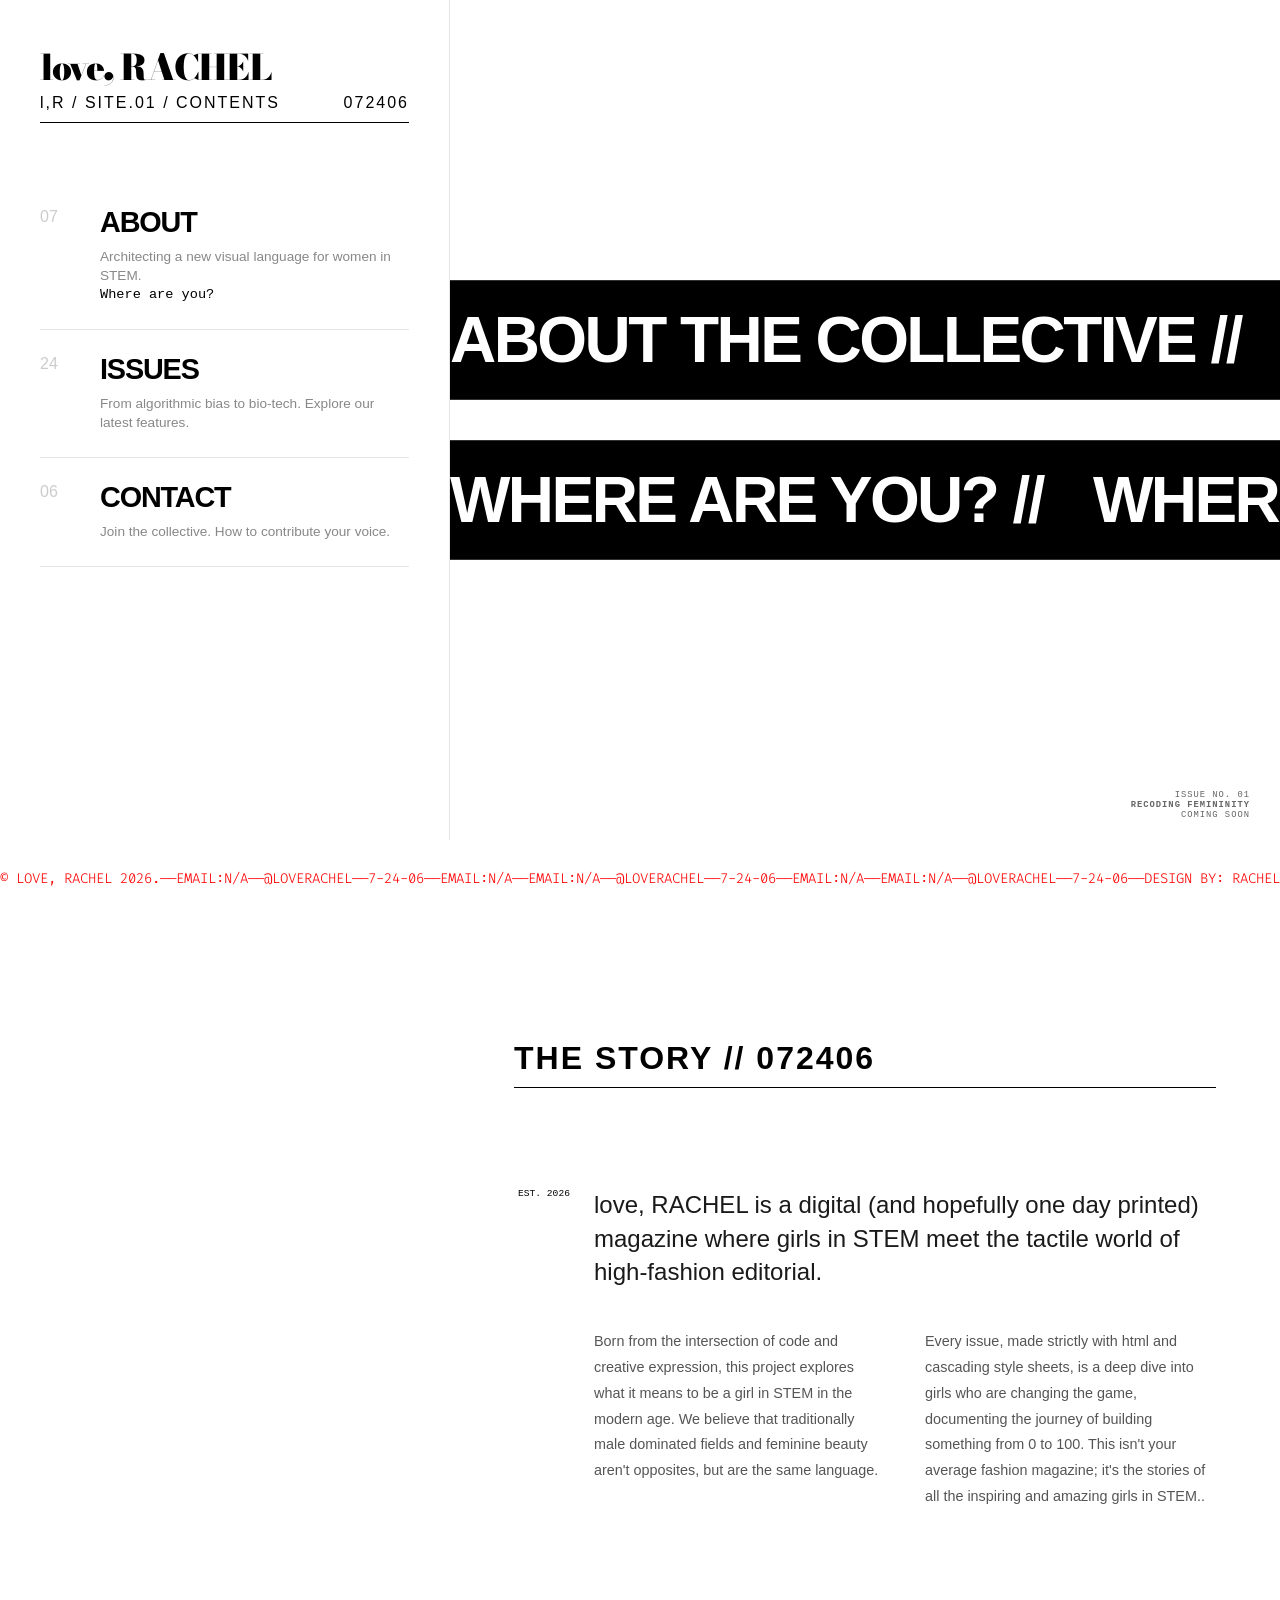
==== about.html @ 6fda0057 "Update about.html" ====
<!DOCTYPE html>
<html lang="en">
<head>
    <meta charset="UTF-8">
    <meta name="viewport" content="width=device-width, initial-scale=1.0">
    <title>ABOUT | love, RACHEL</title>
     <link href="https://fonts.googleapis.com/css2?family=Bodoni+Moda:opsz,wght@6..96,900&family=Fira+Code:wght@300&display=swap" rel="stylesheet">
    <link rel="preconnect" href="https://rsms.me/">
    <link rel="stylesheet" href="https://rsms.me/inter/inter.css">
   <link rel="stylesheet" href="global.css">
</head>
<body>


   <nav class="side-navigation" id="sideNav">
    <div class="nav-header">
        <div class="logo"><a href="index.html">love, RACHEL</a></div>
        <button class="menu-close" onclick="toggleMenu()">✕</button>
    </div>

    <section class="toc-section">
        <div class="toc-header">
            <span>l,R / SITE.01 / CONTENTS</span>
            <span>072406</span>
        </div>
        
        <nav class="toc-nav">
            <a href="about.html" class="toc-item">
                <span class="toc-number">07</span>
                <div class="toc-content">
                    <span class="toc-link">About</span>
                    <p>Architecting a new visual language for women in STEM.</p>
                    <p style="color:black; font-family: monospace;">Where are you?</p>
                </div>
            </a>

            <a href="issues.html" class="toc-item">
                <span class="toc-number">24</span>
                <div class="toc-content">
                    <span class="toc-link">Issues</span>
                    <p>From algorithmic bias to bio-tech. Explore our latest features.</p>
                </div>
            </a>

            <a href="contact.html" class="toc-item">
                <span class="toc-number">06</span>
                <div class="toc-content">
                    <span class="toc-link">Contact</span>
                    <p>Join the collective. How to contribute your voice.</p>
                    
                </div>
            </a>
        </nav>
    </section>
</nav>

<header class="mobile-header">
    <div class="logo"><a href="index.html">love, RACHEL</a></div>
    <button class="hamburger" onclick="toggleMenu()">
        <span></span>
        <span></span>
    </button>
</header>
<div class="magazine-grid">
    <section class="tape-container">
        <div class="police-tape tape-1">
            <div class="tape-inner" >
                <span>ABOUT THE COLLECTIVE // </span>
                <span>ABOUT THE COLLECTIVE // </span>
                <span>ABOUT THE COLLECTIVE // </span>
                <span>ABOUT THE COLLECTIVE // </span>
                <span>ABOUT THE COLLECTIVE // </span>
                <span>ABOUT THE COLLECTIVE // </span>
                
            </div>
        </div>

        <div class="police-tape tape-2">
            <div class="tape-inner" style="animation-direction: reverse;">
                <span>WHERE ARE YOU? // </span>
                <span>WHERE ARE YOU? // </span>
                <span>WHERE ARE YOU? // </span>
                <span>WHERE ARE YOU? // </span>
                <span>WHERE ARE YOU? // </span>
                <span>WHERE ARE YOU? // </span>
            </div>
        </div>
    </section>
</div>

    

    <main class="pabout-section">
        <h1 class="pabout-title">THE STORY // 072406</h1>

        <div class="pabout-grid">
            <div class="pgrid-label">
                <span>EST. 2026</span>
            </div>

            <article class="pabout-content">
                <p class="pintro-text">
                    love, RACHEL is a digital (and hopefully one day printed) magazine where girls in STEM meet the tactile world of high-fashion editorial. 
                </p>
                <div class="pstory-columns">
                    <p>
                        Born from the intersection of code and creative expression, this project explores what it means to be a girl in STEM in the modern age. We believe that traditionally male dominated fields and feminine beauty aren't opposites, but are the same language.
                    </p>
                    <p>
                        Every issue, made strictly with html and cascading style sheets, is a deep dive into girls who are changing the game, documenting the journey of building something from 0 to 100. This isn't your average fashion magazine; it's the stories of all the inspiring and amazing girls in STEM.. 
                    </p>
                </div>
            </article>
        </div>
    </main>
<div class="ticker-wrap">
        <div class="ticker-content">
            <span>© love, RACHEL 2026.——EMAIL:N/A——@loverachel——7-24-06——EMAIL:N/A——EMAIL:N/A——@loverachel——7-24-06——EMAIL:N/A——EMAIL:N/A——@loverachel——7-24-06——DESIGN BY: RACHEL C——EMAIL:N/A——@loverachel——7-24-06——EMAIL:N/A</span>
        </div>
    </div>
     
    <div class="side-date">ISSUE NO. 01<br><strong>RECODING FEMININITY</strong><br>COMING SOON</div>
    <script src="script.js"></script>
</body>
</html>
---- global.css ----
:root {

    --black: #000000;

    --grey: #777777;

    --light-grey: #e5e5e5;

    --bg: #ffffff;

    font-family: Inter, sans-serif;

    font-feature-settings: 'liga' 1, 'calt' 1; /* fix for Chrome */

}

@supports (font-variation-settings: normal) {

  :root { font-family: InterVariable, sans-serif; }

}



* {

    margin: 0;

    padding: 0;

    box-sizing: border-box;

}



body {

    background-color: var(--bg);

    font-family: 'Inter', sans-serif;

    color: var(--black);

    -webkit-font-smoothing: antialiased;

}



/* --- HEADER & LOGO --- */

.header-nav {

    position: fixed;

    top: 0;

    width: 100%;

    padding: 40px 5%;

    display: flex;

    justify-content: space-between;

    align-items: center;

    z-index: 1000;

    background: rgba(255, 255, 255, 0.8);

    backdrop-filter: blur(10px);

}



.logo {

    font-family: 'Bodoni Moda', serif;

    font-weight: 900;

    font-size: 2.2rem;

    letter-spacing: -0.05em;

}



.logo a {

    text-decoration: none;

    color: black;

}





/* --- THE GRID --- */

.magazine-grid {

    display: grid;

    grid-template-columns: 1fr 1fr;

    min-height: 100vh;

    padding: 140px 5% 100px;

    gap: 5%;

}



/* --- LEFT SIDE: HERO --- */

.hero-image-section {

    display: flex;

    flex-direction: column;

}



.image-container {

    position: relative;

    width: 100%;

   

}







.image-container img {

    width: 100%;

    height: auto;

}



.image-credit {

    font-family: Inter;

    font-size: 30 rem;

    letter-spacing: 2px;

    margin-top: 15px;

    color: black;

    font-weight: 900;

   

}



/* --- RIGHT SIDE: TABLE OF CONTENTS --- */

.toc-section {

    display: flex;

    flex-direction: column;

}





.toc-header {

    display: flex;

    justify-content: space-between;

    border-bottom: 1px solid #000;

    padding-bottom: 10px;

    margin-bottom: 60px;

   

    letter-spacing: 2px;

    font-family: 'Inter', sans-serif;

   

}



.toc-nav {

    display: flex;

    flex-direction: column;

}



.toc-item {

    display: grid;

    grid-template-columns: 60px 1fr;

    padding: 25px 0;

    border-bottom: 1px solid var(--light-grey);

    text-decoration: none;

    color: inherit;

    transition: transform 0.3s ease;

}



.toc-item:hover {

    transform: translateX(10px);

}



.toc-number {

    font-size: 1rem;

    font-weight: 300;

    color: #cccccc;

}



.toc-link {

    display: block;

    font-size: 1.8rem;

    font-weight: 900;

    text-transform: uppercase;

    letter-spacing: -0.04em;

    line-height: 1;

    margin-bottom: 10px;

}



.toc-content p {

    font-size: 0.85rem;

    color: #888888 ;

    max-width: 320px;

    line-height: 1.4;

}

/* --- LAYOUT RESTRUCTURE --- */

:root {

    --nav-width: 450px;

}



/* --- ADJUSTED SIDEBAR --- */

.side-navigation {

    position: fixed;

    top: 0;

    left: 0;

    width: var(--nav-width);

    /* Calculate height to stop before the ticker (approx 50px) */

    height: calc(100vh - 60px);

    padding: 40px;

    background: #fff;

    border-right: 1px solid var(--light-grey);

    z-index: 2000;

    overflow-y: auto;

}







/* Adjust Main Grid to accommodate no more Hero Image */

.magazine-grid {
    margin-left: var(--nav-width); 
    padding: 0; 
    height: 100vh;
    display: block; /* Change from grid to block */
    overflow: hidden;
}



@media (max-width: 1024px) {

    .magazine-grid {

        margin-left: 0;

    }

    .police-tape {

        font-size: 1rem;

        height: 40px;

    }

}





/* Hide Mobile Elements on Desktop */

.mobile-header, .menu-close {

    display: none;

}




@media (max-width: 1024px) {

    .side-navigation {

        width: 100%;

        left: -100%; /* Hide off-screen */

        transition: left 0.5s cubic-bezier(0.77, 0, 0.175, 1);

        border-right: none;

    }



    .side-navigation.active {

        left: 0;

    }



    .magazine-grid {

        margin-left: 0;

        padding-top: 100px;

    }



    .mobile-header {

        display: flex;

        position: fixed;

        top: 0;

        width: 100%;

        padding: 20px 5%;

        justify-content: space-between;

        align-items: center;

        background: #fff;

        z-index: 1500;

        border-bottom: 1px solid var(--light-grey);

    }



    .menu-close {

        display: block;

        background: none;

        border: none;

        font-size: 1.5rem;

        cursor: pointer;
        color: #000;

    }



    .nav-header {

        display: flex;

        justify-content: space-between;

        align-items: center;

        margin-bottom: 40px;

    }



    /* Hamburger Icon */

    .hamburger {

        background: none;

        border: none;

        cursor: pointer;

        display: flex;

        flex-direction: column;

        gap: 6px;

    }



    .hamburger span {

        display: block;

        width: 25px;

        height: 1px;

        background: #000;

    }

}



/* --- MODERN TICKER --- */

.ticker-wrap {

    position: fixed;

    bottom: 0;

    left: 0;

    width: 100%;

    background: transparent;

    padding: 12px 0;

    z-index: 1100;

}



.ticker-content {

    display: flex;

    white-space: nowrap;

    font-family: 'Fira Code', monospace;

    font-size: 14px;

    color: red;

    text-transform: uppercase;

    font-weight: 300;

   

}



.ticker-content span { padding-right: 60px; }







/* --- MOBILE RESPONSIVE --- */

@media (max-width: 1024px) {

    .magazine-grid {

        grid-template-columns: 1fr;

        padding-top: 100px;

    }

   

    .hero-image-section {

        margin-bottom: 60px;

    }

   

    .toc-link {

        font-size: 1.4rem;

    }

}



 .status-tag, .side-date {

            position: fixed;

            font-family: monospace;

            z-index: 5;

            pointer-events: none;

        }



       



        .side-date {

            bottom: 80px;

            right: 20px;

            font-size: 0.55rem;

            letter-spacing: 1px;

            color: #666;

            padding-right: 10px;

            border-right: 2px solid var(--pink);

            text-align: right;

        }

        /* HIDE ON MOBILE */

@media (max-width: 768px) {

    .status-tag, .side-date {

        display: none;

    }

}

.about-section {

            padding: 140px 5% 150px; /* Responsive padding */

            max-width: 1200px;

            margin: 0 auto;

            position: relative;

            z-index: 10;

        }



        .about-title {

            display: flex;

    justify-content: space-between;

    border-bottom: 1px solid #000;

    padding-bottom: 10px;

    margin-bottom: 60px;

    letter-spacing: 2px;

   

        }



        .about-grid {

            display: grid;

            grid-template-columns: 60px 1fr;

            gap: 20px;

            border-top: 1px solid var(--grid-color);

            padding-top: 40px;

        }



        .grid-label {

            font-family: monospace;

            font-size: 0.6rem;

            color: var(--pink);

            display: flex;

            flex-direction: column;

            align-items: center;

            gap: 20px;

        }





        .intro-text {

            font-size: clamp(1.1rem, 4vw, 1.5rem);

            line-height: 1.4;

            font-weight: 500;

            margin-bottom: 40px;

            color: #1a1a1a;

        }



        .story-columns {

            display: grid;

            grid-template-columns: repeat(auto-fit, minmax(280px, 1fr)); /* Automatically stacks on mobile */

            gap: 40px;

            font-size: 0.9rem;

            line-height: 1.8;

            color: #555;

        }

         /* --- EDITORIAL CONTACT STYLES --- */



.editorial-contact {

    min-height: 100vh;

    padding: 160px 5% 100px;

    position: relative;

    overflow: hidden;

}



/* The massive background text */

.bg-text-container {

    position: absolute;

    top: 50%;

    left: 50%;

    transform: translate(-50%, -50%);

    width: 100%;

    z-index: 1;

    pointer-events: none;

}



.giant-type {

    font-family: 'Bodoni Moda', serif;

    font-size: clamp(15rem, 40vw, 50rem); /* Huge scale */

    font-weight: 900;

    color: var(--grid-color);

    opacity: 0.4;

    letter-spacing: -0.05em;

    line-height: 1;

    text-align: center;

}



/* Content Container */

.content-wrapper {

    position: relative;

    z-index: 2;

    max-width: 1300px;

    
    margin: 0 auto 0 var(--nav-width); /* Adds margin-left on desktop */
    padding: 60px 5%;

}



.toc-header {

    display: flex;

    justify-content: space-between;

    border-bottom: 1px solid #000;

    padding-bottom: 10px;

    margin-bottom: 60px;

    font-family: 'Inter', sans-serif;

   

    letter-spacing: 2px;

}

.letter-layout {

    background: #ffffff;

    padding: 60px;

    border: 1px solid var(--grid-color);

    box-shadow: 0 20px 50px rgba(0,0,0,0.02);

    max-width: 800px;

    margin: 0 auto;

    position: relative;

    z-index: 10;

}



.letter-header {

    display: flex;

    justify-content: space-between;

    font-family: 'Inter', sans-serif;

    font-size: 0.7rem;

    line-height: 1.8;

    margin-bottom: 80px;

    color: #666;

}



.label {

    color: #49646F;

    font-weight: bold;

    margin-right: 10px;

}



.letter-body {

    font-family: 'Inter', sans-serif;

    font-size: 1rem;

    line-height: 1.7;

    color: #333;

    text-align: justify;

}



.letter-salutation {

   

   

    font-size: 1rem;

    margin-bottom: 30px;

    color: #000;

    font-weight: 600;

}



.letter-body p {

    margin-bottom: 25px;

}



.letter-signature {

    margin-top: 50px;

}



.signature-line {

    font-family: 'Bodoni Moda', serif;

    font-weight: 900;

    font-size: 1.8rem;

    color: black;

    margin-top: 10px;

}



.letter-footer {

    margin-top: 80px;

}



.horizontal-line {

    width: 100%;

    height: 1px;

    background: #000;

    margin-bottom: 30px;

}



.contact-actions {

    display: flex;

    gap: 40px;

}



.action-btn {

   

    font-size: 0.75rem;

    text-decoration: none;

    color: var(--pink);

    font-weight: bold;

    letter-spacing: 1px;

    transition: opacity 0.3s;

}



.action-btn:hover {

    opacity: 0.6;

    text-decoration: underline;

}



/* Mobile Adjustments */

@media (max-width: 600px) {

    .letter-layout {

        padding: 30px;

    }

    .letter-header {

        flex-direction: column;

        gap: 20px;

        margin-bottom: 40px;

    }

    .letter-body {

        text-align: left;

    }

    .logo {

           

           

            font-size: clamp(1.2rem, 5vw, 2.5rem);



            line-height: 0.8;

            letter-spacing: -0.05em;

            text-align: right;

        }

    .toc-header {



    font-size: 0.7rem;

   

}



}
/* --- HORIZONTAL EDITORIAL TAPES --- */
.tape-container {
    position: relative;
    width: 100%;
    
    height: calc(100vh - 60px); 
    overflow: hidden;
    display: flex;
    flex-direction: column;
    justify-content: center; 
    gap: 40px; 
    background: #fff;
    margin-left: 0;
}

.police-tape {
    width: 100%;
    height: 120px; 
    background: #000;
    display: flex;
    align-items: center;
    overflow: hidden;
    white-space: nowrap;
    border-top: 1px solid #333;
    border-bottom: 1px solid #333;
}

.tape-inner {
    display: flex;
    font-family: 'Inter', sans-serif;
    font-weight: 900;
    font-size: 4rem; /* Massive type */
    color: #fff;
    text-transform: uppercase;
    letter-spacing: -0.04em;
    animation: scroll-left 25s linear infinite;
}

.tape-inner span {
    padding-right: 50px;
}

/* Second tape moves the opposite way */
.reverse-scroll {
    animation: scroll-right 25s linear infinite;
}

/* Horizontal Animation Keyframes */
@keyframes scroll-left {
    0% { transform: translateX(0); }
    100% { transform: translateX(-50%); }
}

@keyframes scroll-right {
    0% { transform: translateX(-50%); }
    100% { transform: translateX(0); }
}

/* Mobile Adjustments */
@media (max-width: 1024px) {
    .tape-container {
        margin-left: 0;
        gap: 20px;
    }
    .police-tape {
        height: 80px;
    }
    .tape-inner {
        font-size: 2rem;
    }
}
@media (max-width: 1024px) {
    .content-wrapper {
        margin-left: 0;
        padding-top: 40px;
    }
}

.pabout-section {
    padding: 140px 5% 150px;
    max-width: 1200px;
    
    
    margin-left: var(--nav-width); 
    
    
    margin-right: auto; 
    
    position: relative;
    z-index: 10;
}



        .pabout-title {

            display: flex;

    justify-content: space-between;

    border-bottom: 1px solid #000;

    padding-bottom: 10px;

    margin-bottom: 60px;

    letter-spacing: 2px;

   

        }



        .pabout-grid {

            display: grid;

            grid-template-columns: 60px 1fr;

            gap: 20px;

            border-top: 1px solid var(--grid-color);

            padding-top: 40px;

        }



        .pgrid-label {

            font-family: monospace;

            font-size: 0.6rem;

            color: var(--pink);

            display: flex;

            flex-direction: column;

            align-items: center;

            gap: 20px;

        }





        .pintro-text {

            font-size: clamp(1.1rem, 4vw, 1.5rem);

            line-height: 1.4;

            font-weight: 500;

            margin-bottom: 40px;

            color: #1a1a1a;

        }



        .pstory-columns {

            display: grid;

            grid-template-columns: repeat(auto-fit, minmax(280px, 1fr)); /* Automatically stacks on mobile */

            gap: 40px;

            font-size: 0.9rem;

            line-height: 1.8;

            color: #555;

        }
        @media (max-width: 1024px) {
    .pabout-section {
        margin-left: 0;
        margin-right: 0;
       
    }
}
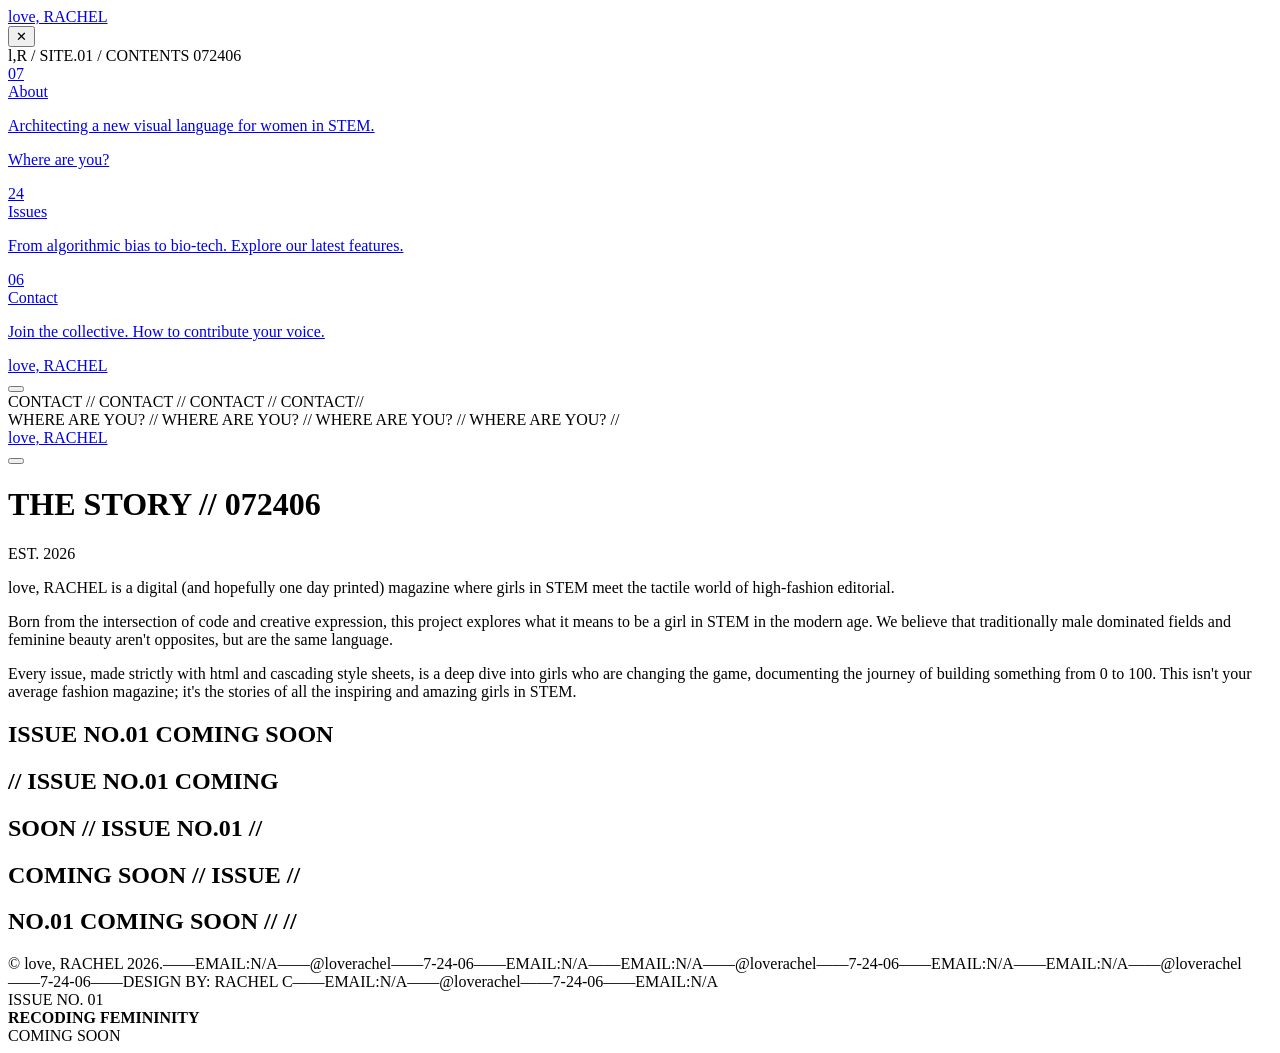
==== commit 43cbbe1f: "Update about.html" ====
--- a/about.html
+++ b/about.html
@@ -3,16 +3,15 @@
 <head>
     <meta charset="UTF-8">
     <meta name="viewport" content="width=device-width, initial-scale=1.0">
-    <title>ABOUT | love, RACHEL</title>
+    <title>ABOUT | love, RACHEL | FASHION AND STEM MAGAZINE</title>
      <link href="https://fonts.googleapis.com/css2?family=Bodoni+Moda:opsz,wght@6..96,900&family=Fira+Code:wght@300&display=swap" rel="stylesheet">
     <link rel="preconnect" href="https://rsms.me/">
     <link rel="stylesheet" href="https://rsms.me/inter/inter.css">
-   <link rel="stylesheet" href="global.css">
+   <link rel="stylesheet" href="styles.css">
 </head>
 <body>
 
-
-   <nav class="side-navigation" id="sideNav">
+<nav class="side-navigation" id="sideNav">
     <div class="nav-header">
         <div class="logo"><a href="index.html">love, RACHEL</a></div>
         <button class="menu-close" onclick="toggleMenu()">✕</button>
@@ -30,7 +29,7 @@
                 <div class="toc-content">
                     <span class="toc-link">About</span>
                     <p>Architecting a new visual language for women in STEM.</p>
-                    <p style="color:black; font-family: monospace;">Where are you?</p>
+                     <p class="nav-alert">Where are you?</p>
                 </div>
             </a>
 
@@ -47,7 +46,7 @@
                 <div class="toc-content">
                     <span class="toc-link">Contact</span>
                     <p>Join the collective. How to contribute your voice.</p>
-                    
+                   
                 </div>
             </a>
         </nav>
@@ -61,58 +60,78 @@
         <span></span>
     </button>
 </header>
-<div class="magazine-grid">
-    <section class="tape-container">
-        <div class="police-tape tape-1">
-            <div class="tape-inner" >
-                <span>ABOUT THE COLLECTIVE // </span>
-                <span>ABOUT THE COLLECTIVE // </span>
-                <span>ABOUT THE COLLECTIVE // </span>
-                <span>ABOUT THE COLLECTIVE // </span>
-                <span>ABOUT THE COLLECTIVE // </span>
-                <span>ABOUT THE COLLECTIVE // </span>
-                
+<section class="hero-section">
+    <div class="hero-row">
+        <div class="marquee">
+            <div class="track">
+                <span>CONTACT // </span>
+                <span>CONTACT // </span>
+                <span>CONTACT // </span>
+                <span>CONTACT// </span>
             </div>
         </div>
-
-        <div class="police-tape tape-2">
-            <div class="tape-inner" style="animation-direction: reverse;">
+    </div>
+    
+    <div class="hero-row ghost-row">
+        <div class="marquee reverse">
+            <div class="track">
                 <span>WHERE ARE YOU? // </span>
-                <span>WHERE ARE YOU? // </span>
-                <span>WHERE ARE YOU? // </span>
-                <span>WHERE ARE YOU? // </span>
-                <span>WHERE ARE YOU? // </span>
-                <span>WHERE ARE YOU? // </span>
+                <span>WHERE ARE YOU?  // </span>
+                <span>WHERE ARE YOU?  // </span>
+                <span>WHERE ARE YOU?  // </span>
             </div>
         </div>
-    </section>
-</div>
+    </div>
+</section>
+                    
+  
+
+<header class="mobile-header">
+    <div class="logo"><a href="index.html">love, RACHEL</a></div>
+    <button class="hamburger" onclick="toggleMenu()">
+        <span></span>
+        <span></span>
+    </button>
+</header>
+
+  
 
     
+<main class="about-section">
+   
 
-    <main class="pabout-section">
-        <h1 class="pabout-title">THE STORY // 072406</h1>
+    <h1 class="about-title">THE STORY // 072406</h1>
 
-        <div class="pabout-grid">
-            <div class="pgrid-label">
-                <span>EST. 2026</span>
+    <div class="about-grid">
+        <div class="grid-label">
+            <span>EST. 2026</span>
+            <div class="vertical-line"></div>
+        </div>
+
+        <article class="about-content">
+            <p class="intro-text">
+                love, RACHEL is a digital (and hopefully one day printed) magazine where girls in STEM meet the tactile world of high-fashion editorial. 
+            </p>
+            <div class="story-columns">
+                <p>
+                    Born from the intersection of code and creative expression, this project explores what it means to be a girl in STEM in the modern age. We believe that traditionally male dominated fields and feminine beauty aren't opposites, but are the same language.
+                </p>
+                <p>
+                    Every issue, made strictly with html and cascading style sheets, is a deep dive into girls who are changing the game, documenting the journey of building something from 0 to 100. This isn't your average fashion magazine; it's the stories of all the inspiring and amazing girls in STEM.
+                </p>
             </div>
-
-            <article class="pabout-content">
-                <p class="pintro-text">
-                    love, RACHEL is a digital (and hopefully one day printed) magazine where girls in STEM meet the tactile world of high-fashion editorial. 
-                </p>
-                <div class="pstory-columns">
-                    <p>
-                        Born from the intersection of code and creative expression, this project explores what it means to be a girl in STEM in the modern age. We believe that traditionally male dominated fields and feminine beauty aren't opposites, but are the same language.
-                    </p>
-                    <p>
-                        Every issue, made strictly with html and cascading style sheets, is a deep dive into girls who are changing the game, documenting the journey of building something from 0 to 100. This isn't your average fashion magazine; it's the stories of all the inspiring and amazing girls in STEM.. 
-                    </p>
-                </div>
-            </article>
-        </div>
-    </main>
+        </article>
+    </div>
+</main>
+ <section class="chaos-footer">
+    <div class="stack-container">
+        <h2 class="stack-text outline slide-left">ISSUE NO.01 COMING SOON</h2>
+        <h2 class="stack-text solid">// ISSUE NO.01 COMING</h2>
+        <h2 class="stack-text outline-faded slide-right">SOON // ISSUE NO.01 //</h2>
+        <h2 class="stack-text solid-overlap">COMING SOON // ISSUE //</h2>
+        <h2 class="stack-text outline-bold">NO.01 COMING SOON // //</h2>
+    </div>
+</section>
 <div class="ticker-wrap">
         <div class="ticker-content">
             <span>© love, RACHEL 2026.——EMAIL:N/A——@loverachel——7-24-06——EMAIL:N/A——EMAIL:N/A——@loverachel——7-24-06——EMAIL:N/A——EMAIL:N/A——@loverachel——7-24-06——DESIGN BY: RACHEL C——EMAIL:N/A——@loverachel——7-24-06——EMAIL:N/A</span>
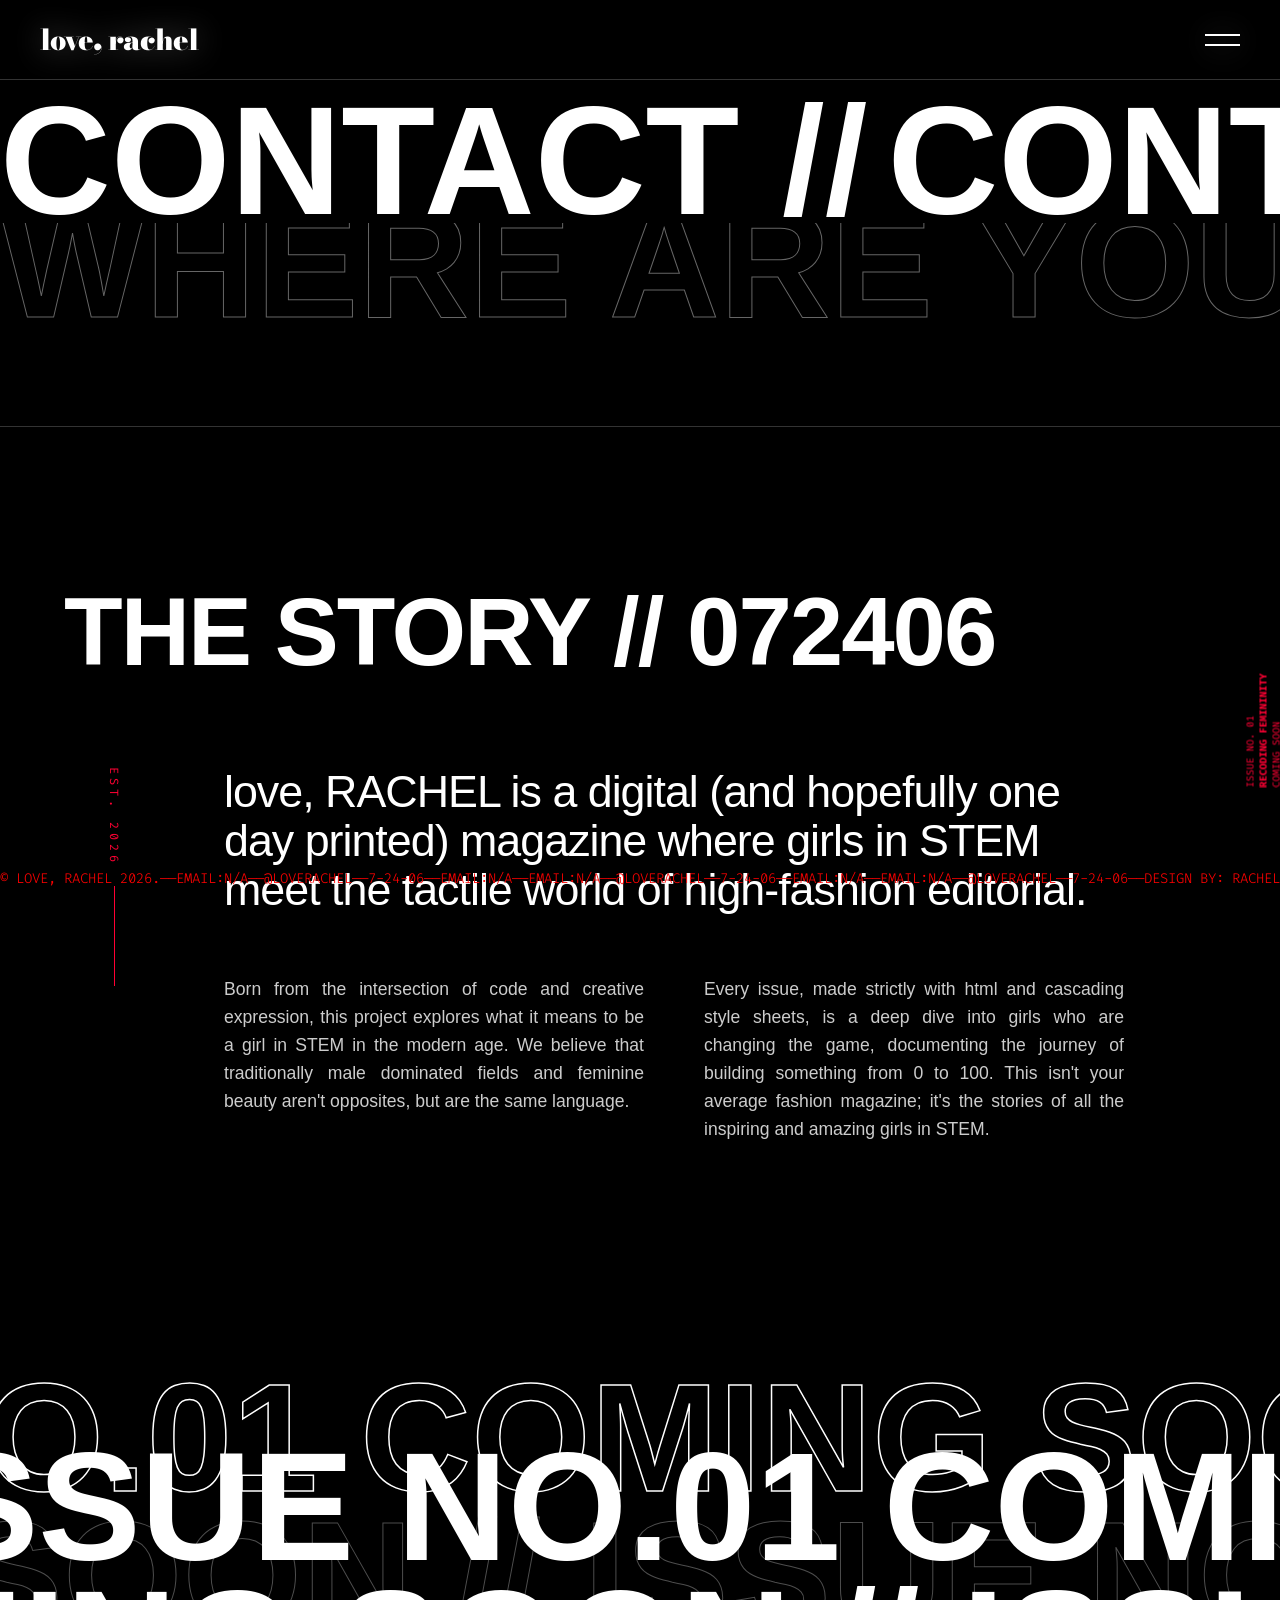
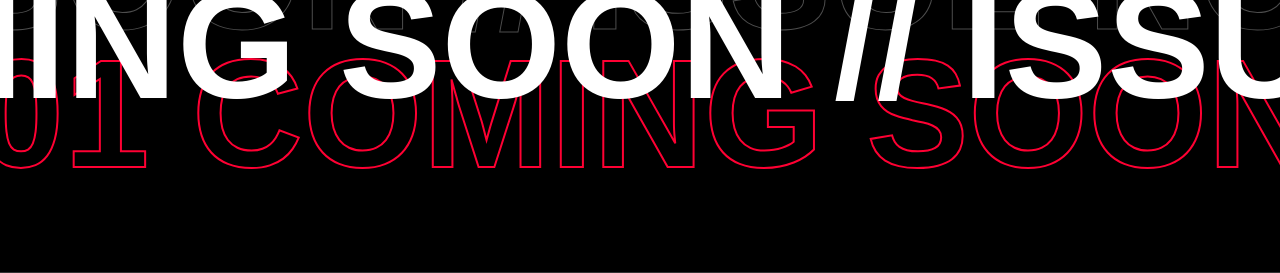
==== commit 1845e3ee: "Update about.html" ====
--- a/about.html
+++ b/about.html
@@ -7,7 +7,7 @@
      <link href="https://fonts.googleapis.com/css2?family=Bodoni+Moda:opsz,wght@6..96,900&family=Fira+Code:wght@300&display=swap" rel="stylesheet">
     <link rel="preconnect" href="https://rsms.me/">
     <link rel="stylesheet" href="https://rsms.me/inter/inter.css">
-   <link rel="stylesheet" href="styles.css">
+   <link rel="stylesheet" href="global.css">
 </head>
 <body>
 
--- a/global.css
+++ b/global.css
@@ -0,0 +1,693 @@
+:root {
+    --bg-color: #000000;
+    --text-color: #ffffff;
+    --accent: #ff0033; 
+    --border: 1px solid #333;
+    --inter: 'Inter', sans-serif;
+    --bodoni: 'Bodoni Moda', serif;
+    --fira: 'Fira Code', monospace;
+}
+
+* {
+    margin: 0;
+    padding: 0;
+    box-sizing: border-box;
+}
+
+body {
+    background-color: var(--bg-color);
+    color: var(--text-color);
+    font-family: var(--inter);
+    overflow-x: hidden;
+}
+
+/* --- HEADER & NAVIGATION --- */
+.mobile-header {
+    position: fixed;
+    top: 0;
+    width: 100%;
+    height: 80px;
+    display: flex;
+    justify-content: space-between;
+    align-items: center;
+    padding: 0 40px;
+    background: rgba(0,0,0,0.9);
+    
+    border-bottom: var(--border);
+    z-index: 1000;
+    background: rgba(0, 0, 0, 0.7); 
+    backdrop-filter: blur(15px); 
+    -webkit-backdrop-filter: blur(15px); 
+}
+
+.logo a {
+    font-family: var(--bodoni);
+    font-weight: 900;
+    font-size: 1.8rem;
+    color: #fff;
+    text-decoration: none;
+    letter-spacing: -1px;
+    text-transform: lowercase;
+}
+
+.hamburger {
+    background: none;
+    border: none;
+    cursor: pointer;
+    display: flex;
+    flex-direction: column;
+    gap: 8px;
+}
+
+.hamburger span {
+    display: block;
+    width: 35px;
+    height: 2px;
+    background: #fff;
+}
+
+/* --- THE SIDE NAVIGATION (OVERLAY) --- */
+.side-navigation {
+    position: fixed;
+    top: 0;
+    right: -100%;
+    width: 100%;
+    height: 100vh;
+    background: #000;
+    z-index: 2000;
+    transition: 0.6s cubic-bezier(0.85, 0, 0.15, 1);
+    display: flex;
+    flex-direction: column;
+    padding: 60px;
+    overflow-y: auto;
+}
+
+.side-navigation.active {
+    right: 0;
+}
+
+.nav-header {
+    display: flex;
+    justify-content: space-between;
+    border-bottom: var(--border);
+    padding-bottom: 20px;
+    margin-bottom: 40px;
+}
+
+.toc-nav {
+    display: flex;
+    flex-direction: column;
+    gap: 40px;
+}
+
+.toc-link {
+    font-family: 'Inter', sans-serif ;
+    font-size: clamp(2.5rem, 8vw, 5rem); 
+    line-height: 0.9;
+    text-transform: uppercase;
+    color: #fff;
+    text-decoration: none; 
+  
+    display:block; 
+}
+a {
+    text-decoration: none;
+    color: inherit;
+}
+
+/* --- SECTION STABILIZER --- */
+main {
+    padding-top: 80px; 
+}
+
+section {
+    position: relative;
+    width: 100%;
+    padding: 100px 5%; 
+    border-bottom: var(--border);
+}
+
+
+
+
+
+/* --- TYPING BOX --- */
+.typing-box-container {
+    background: #000;
+    display: flex;
+    justify-content: center;
+}
+
+.typing-box {
+    width: 100%;
+    max-width: 900px;
+    border: 1px solid #333;
+}
+
+.box-content {
+    padding: 40px;
+    font-size: clamp(1.2rem, 3vw, 2rem);
+    min-height: 250px;
+}
+
+/* --- DATABASE SECTION --- */
+.database-section {
+    min-height: 80vh;
+}
+
+.database-title {
+    font-family: 'Inter', sans-serif ;
+    font-size: clamp(2.5rem, 6vw, 4rem);
+    margin-bottom: 60px;
+}
+
+.model-pile-container {
+    display: flex;
+    justify-content: center;
+    align-items: center;
+    position: relative;
+    min-height: 400px;
+}
+
+/* --- FOOTER ELEMENTS --- */
+.ticker-wrap {
+
+    position: fixed;
+
+    bottom: 0;
+
+    left: 0;
+
+    width: 100%;
+
+    background: transparent;
+
+    padding: 12px 0;
+
+    z-index: 1100;
+
+}
+
+
+
+.ticker-content {
+
+    display: flex;
+
+    white-space: nowrap;
+
+    font-family: 'Fira Code', monospace;
+
+    font-size: 14px;
+
+    color: red;
+
+    text-transform: uppercase;
+
+    font-weight: 300;
+
+   
+
+}
+
+
+
+.ticker-content span { padding-right: 60px; }
+
+.side-date {
+    position: fixed;
+    bottom: 150px;
+    right: -40px;
+    transform: rotate(-90deg);
+    font-family: var(--fira);
+    font-size: 10px;
+    color: var(--accent);
+    z-index: 500;
+}
+
+@keyframes scroll-left {
+    0% { transform: translateX(0); }
+    100% { transform: translateX(-50%); }
+}
+
+
+@media (max-width: 1024px) {
+    section { padding: 60px 5%; }
+    
+    .mobile-header { height: 60px; padding: 0 20px; }
+    
+    .toc-link { font-size: 2.5rem; }
+
+    
+
+    .model-pile-container {
+        flex-direction: column;
+        height: auto;
+    }
+
+    .model-card {
+        position: relative; /* Stacks them vertically on phone */
+        transform: none !important;
+        margin: 20px 0;
+        width: 100%;
+        max-width: 300px;
+    }
+
+    .side-date { display: none; }
+    
+}
+/* --- HERO SECTION STYLES --- */
+.hero-section {
+    padding: 100px 0; 
+    display: flex;
+    flex-direction: column;
+    gap: 0; 
+    overflow: hidden;
+    cursor: crosshair;
+}
+
+.hero-row {
+    position: relative;
+    width: 100vw;
+    z-index: 10;
+}
+
+.marquee {
+    display: flex;
+    overflow: hidden;
+    white-space: nowrap;
+}
+
+.track {
+    display: flex;
+    animation: scroll-left 20s linear infinite;
+}
+
+.hero-row span {
+    font-family: var(--inter); 
+    font-weight: 900;
+    font-size: clamp(4rem, 12vw, 10rem);
+    line-height: 0.8;
+    color: #fff;
+    padding-right: 20px;
+    transition: all 0.4s ease;
+}
+
+
+.ghost-row span {
+    color: transparent;
+    -webkit-text-stroke: 1px rgba(255, 255, 255, 0.4);
+    margin-top: -20px; 
+}
+
+/* --- ANIMATIONS --- */
+@keyframes scroll-left {
+    from { transform: translateX(0); }
+    to { transform: translateX(-50%); }
+}
+
+.reverse .track {
+    animation-direction: reverse;
+}
+
+/* --- HOVER INTERACTION --- */
+
+.hero-section:hover .hero-row span {
+    color: transparent;
+    -webkit-text-stroke: 1px var(--accent);
+}
+
+.hero-section:hover .ghost-row span {
+    color: #fff;
+    -webkit-text-stroke: 0px transparent;
+    text-shadow: 0 0 20px rgba(255,255,255,0.2);
+}
+
+
+.hero-section:hover .track {
+    animation-duration: 5s; /* Speeds up on hover */
+}
+.chaos-footer {
+    background: #000;
+    padding: 100px 0;
+    overflow: hidden;
+    width: 100%;
+}
+
+.stack-container {
+    display: flex;
+    flex-direction: column;
+    align-items: center; /* Centers the stack generally */
+}
+
+.stack-text {
+    font-family: var(--inter);
+    font-weight: 900;
+    font-size: clamp(3rem, 12vw, 10rem);
+    line-height: 0.75; 
+    margin-top: -0.3em; 
+    white-space: nowrap;
+    text-transform: uppercase;
+    transition: all 0.3s ease;
+}
+
+
+.stack-text.solid {
+    color: #fff;
+    z-index: 10;
+}
+
+.stack-text.solid-overlap {
+    color: #fff;
+    z-index: 8;
+    margin-left: -5%; 
+}
+
+.stack-text.outline {
+    color: transparent;
+    -webkit-text-stroke: 1.5px #fff;
+    z-index: 5;
+}
+
+.stack-text.outline-faded {
+    color: transparent;
+    -webkit-text-stroke: 1px rgba(255,255,255,0.3);
+    z-index: 2;
+}
+
+.stack-text.outline-bold {
+    color: transparent;
+    -webkit-text-stroke: 2px var(--accent);
+    z-index: 1;
+}
+
+
+.slide-left { transform: translateX(-10%); }
+.slide-right { transform: translateX(10%); }
+
+
+.stack-container:hover .stack-text {
+    margin-top: -0.1em; 
+    -webkit-text-stroke: 1px #fff;
+}
+.model-card {
+    position: absolute;
+    width: 280px; 
+    height: 350px;
+    background: #fdfdfd; 
+    border: 1px solid #ddd;
+  
+    padding: 15px 15px 60px 15px; 
+    transition: all 0.6s cubic-bezier(0.23, 1, 0.32, 1);
+    filter: grayscale(100%);
+    box-shadow: 0 10px 30px rgba(0,0,0,0.5);
+    display: flex;
+    flex-direction: column;
+}
+
+.model-card img {
+    width: 100%;
+    height: 100%;
+    object-fit: cover; 
+    display: block;
+}
+
+.polaroid-caption {
+    position: absolute;
+    bottom: 15px;
+    right: 20px;
+    font-family: 'Fira Code', monospace;
+    font-weight: 300;
+    font-size: 12px;
+    color: #333;
+    letter-spacing: 1px;
+}
+
+
+.card-1 { transform: rotate(-5deg) translateX(-60px); z-index: 4; }
+.card-2 { transform: rotate(5deg) translateX(-20px); z-index: 3; }
+.card-3 { transform: rotate(-2deg) translateX(20px); z-index: 2; }
+.card-4 { transform: rotate(8deg) translateX(60px); z-index: 1; }
+
+
+.model-pile-container:hover .model-card {
+    position: relative; 
+    transform: rotate(0) translateX(0) translateY(-20px);
+    margin: 0 15px;
+    filter: grayscale(0);
+    box-shadow: 0 20px 40px rgba(0,0,0,0.8);
+}
+
+
+.model-card:hover {
+    z-index: 100 !important;
+    transform: scale(1.05) translateY(-30px) !important;
+}
+/* --- EMAIL / INBOX AREA --- */
+.email-wrapper {
+    background-color: #000; /* Back to black */
+    padding: 100px 5%;
+    display: flex;
+    justify-content: center;
+}
+
+.email-container {
+    width: 100%;
+    max-width: 800px;
+    background: #fff; /* High-fashion white card */
+    color: #000;
+    padding: 40px;
+    border-radius: 2px;
+    font-family: var(--inter); /* strictly Inter */
+    box-shadow: 20px 20px 0px var(--accent); /* brutalist shadow */
+}
+
+/* Technical Header */
+.email-meta {
+    border-bottom: 1px solid #ddd;
+    padding-bottom: 30px;
+    margin-bottom: 40px;
+}
+
+.meta-row {
+    display: flex;
+    font-size: 11px;
+    margin-bottom: 8px;
+    letter-spacing: 0.5px;
+}
+
+.meta-label {
+    width: 80px;
+    font-weight: 800;
+    color: #999;
+}
+
+.meta-value {
+    font-weight: 500;
+    text-transform: uppercase;
+}
+
+.date-loc {
+    margin-top: 20px;
+    font-size: 9px;
+    color: var(--accent);
+    justify-content: space-between;
+    font-weight: 700;
+}
+
+/* Text Body */
+.email-content {
+    font-size: 1.1rem;
+    line-height: 1.7;
+}
+
+.greeting {
+    font-weight: 800;
+    font-size: 1.5rem;
+    margin-bottom: 30px;
+    letter-spacing: -0.5px;
+}
+
+.email-content p {
+    margin-bottom: 25px;
+}
+
+/* Bottom Bar */
+.email-actions {
+    margin-top: 60px;
+    display: flex;
+    justify-content: space-between;
+    align-items: center;
+    border-top: 1px solid #ddd;
+    padding-top: 30px;
+}
+
+.reply-btn {
+    background: #000;
+    color: #fff;
+    padding: 15px 30px;
+    text-decoration: none;
+    font-weight: 800;
+    font-size: 12px;
+    transition: 0.3s;
+}
+
+.reply-btn:hover {
+    background: var(--accent);
+}
+
+.status-indicator {
+    font-size: 10px;
+    font-weight: 700;
+    display: flex;
+    align-items: center;
+    gap: 8px;
+}
+
+.blink-dot {
+    width: 8px;
+    height: 8px;
+    background: var(--accent);
+    border-radius: 50%;
+    animation: pulse 1.5s infinite;
+}
+
+@keyframes pulse {
+    0% { opacity: 1; }
+    50% { opacity: 0.3; }
+    100% { opacity: 1; }
+}
+
+/* Mobile Tweak */
+@media (max-width: 600px) {
+    .email-container { padding: 20px; }
+    .email-actions { flex-direction: column; gap: 20px; align-items: flex-start; }
+}
+.email-signature {
+    font-family: var(--bodoni);
+    font-size: 3.5rem;
+    font-weight: 900;
+    margin-top: 50px;
+    letter-spacing: -2px;
+    line-height: 1;
+    color: #000;
+   
+}
+.nav-alert {
+    color: var(--accent);
+    font-family: var(--fira);
+    font-size: 12px;
+    text-transform: uppercase;
+    margin-top: 10px;
+    letter-spacing: 1px;
+    
+    animation: blink 1.5s infinite;
+}
+
+@keyframes blink {
+    50% { opacity: 0; }
+}
+
+/* --- ABOUT SECTION STYLES --- */
+.about-section {
+    position: relative;
+    padding: 150px 5%;
+    background-color: var(--bg-color);
+    min-height: 100vh;
+    overflow: hidden; 
+    
+}
+
+
+
+
+/* Main Title */
+.about-title {
+    font-family: var(--inter);
+    font-weight: 900;
+    font-size: clamp(2rem, 8vw, 6rem);
+    letter-spacing: -2px;
+    margin-bottom: 80px;
+    position: relative;
+    z-index: 10;
+}
+
+/* Asymmetrical Grid */
+.about-grid {
+    display: grid;
+    grid-template-columns: 100px 1fr;
+    gap: 60px;
+    position: relative;
+    z-index: 10;
+}
+
+.grid-label {
+    font-family: var(--fira);
+    font-size: 12px;
+    writing-mode: vertical-rl; 
+    text-transform: uppercase;
+    letter-spacing: 4px;
+    display: flex;
+    align-items: center;
+    color: var(--accent);
+}
+
+.vertical-line {
+    width: 1px;
+    height: 100px;
+    background: var(--accent);
+    margin-top: 20px;
+}
+
+/* Content Area */
+.about-content {
+    max-width: 900px;
+}
+
+.intro-text {
+    font-size: clamp(1.5rem, 4vw, 2.8rem);
+    font-weight: 500;
+    line-height: 1.1;
+    margin-bottom: 60px;
+    letter-spacing: -1px;
+}
+
+
+.story-columns {
+    column-count: 2; 
+    column-gap: 60px;
+    font-family: var(--inter);
+    font-size: 1.1rem;
+    line-height: 1.6;
+    color: rgba(255, 255, 255, 0.8);
+    text-align: justify;
+}
+
+.story-columns p {
+    margin-bottom: 20px;
+}
+
+/* MOBILE  */
+@media (max-width: 1024px) {
+    .about-grid {
+        grid-template-columns: 1fr;
+    }
+    
+    .grid-label {
+        writing-mode: horizontal-tb;
+        flex-direction: row;
+        margin-bottom: 20px;
+    }
+    
+    .vertical-line {
+        width: 50px;
+        height: 1px;
+        margin: 0 0 0 20px;
+    }
+
+    .story-columns {
+        column-count: 1; 
+    }
+    
+    
+}
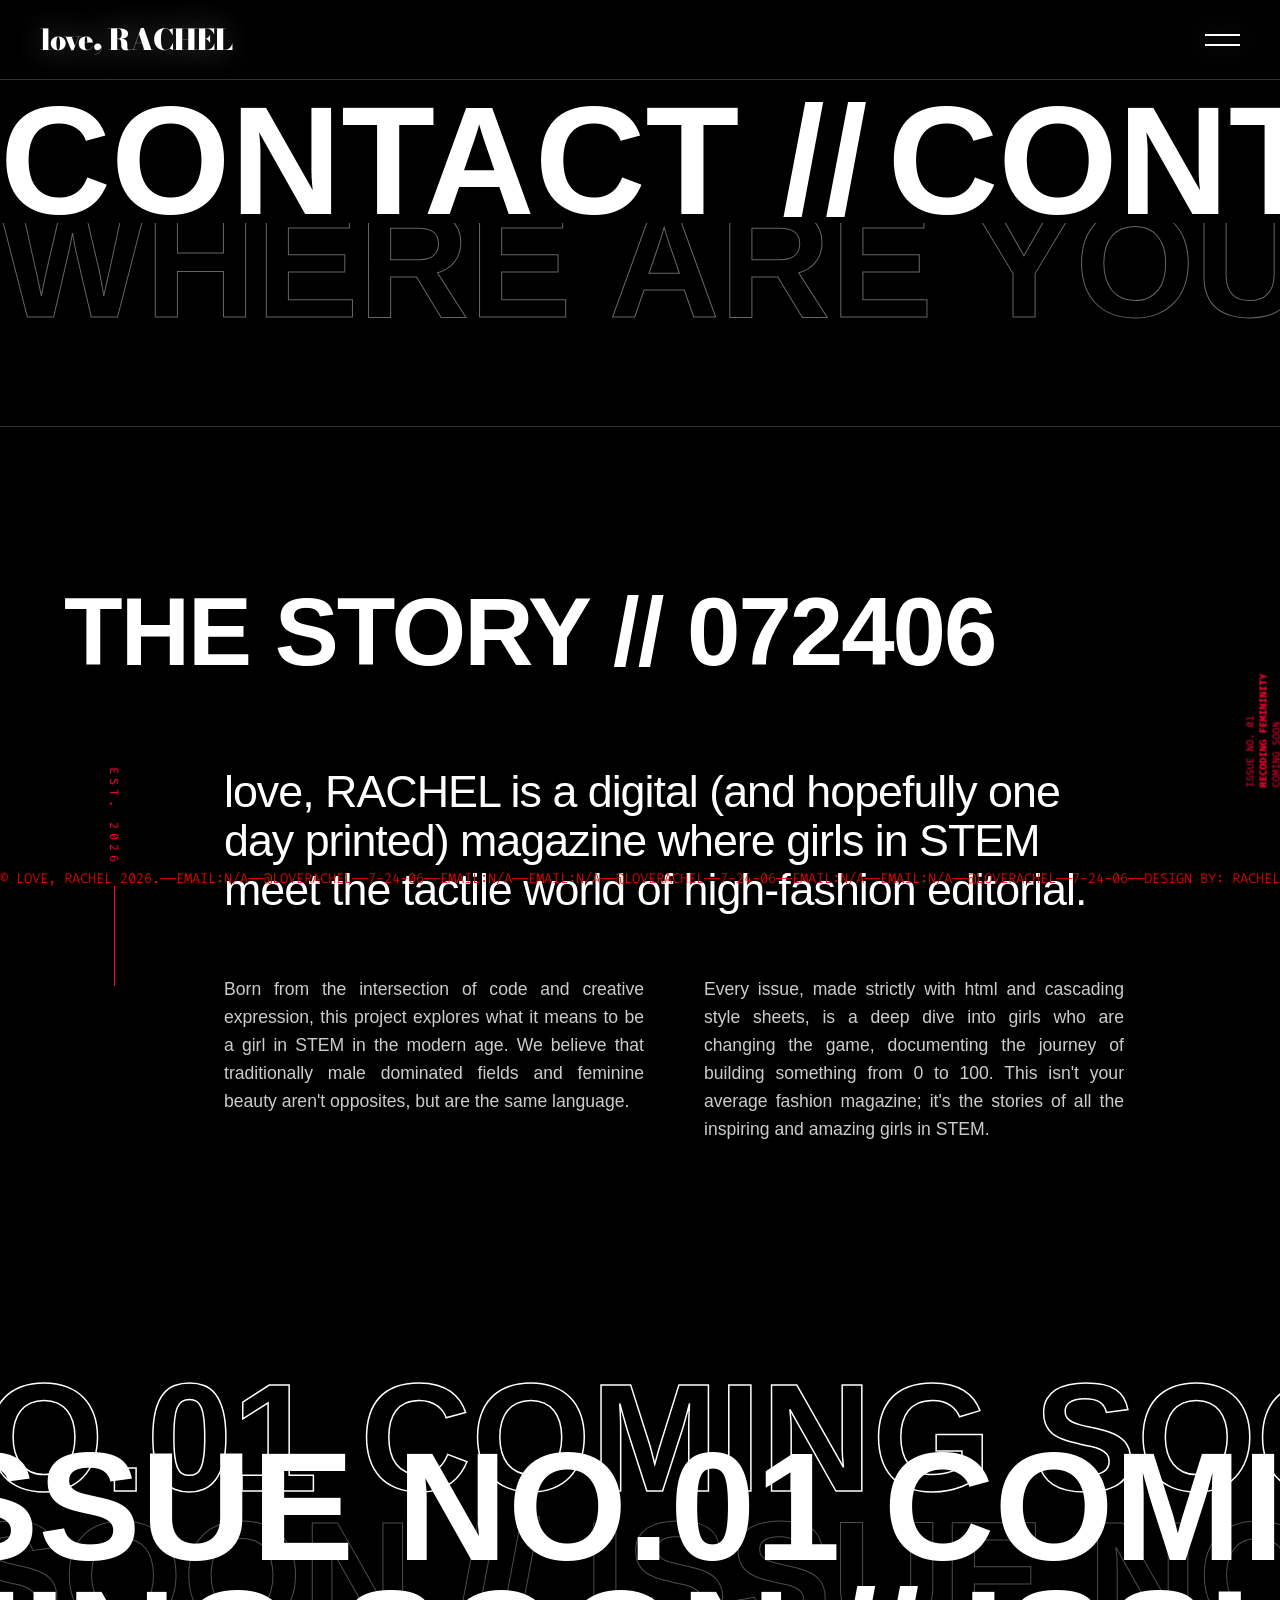
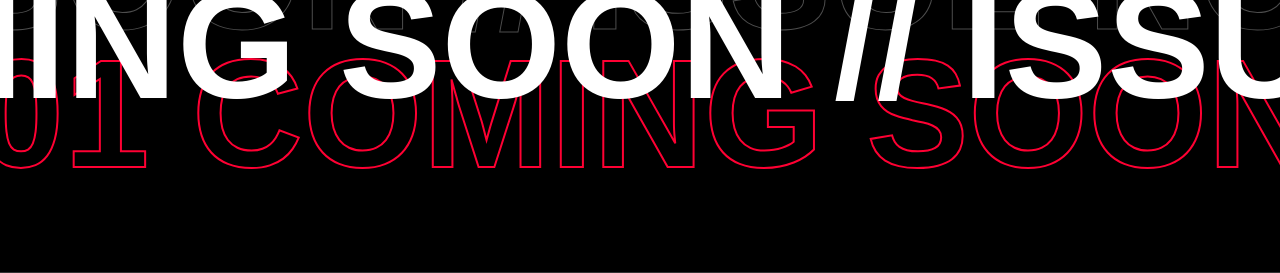
==== commit 4ae68bc9: "Update about.html" ====
--- a/about.html
+++ b/about.html
@@ -20,7 +20,7 @@
     <section class="toc-section">
         <div class="toc-header">
             <span>l,R / SITE.01 / CONTENTS</span>
-            <span>072406</span>
+            
         </div>
         
         <nav class="toc-nav">
--- a/global.css
+++ b/global.css
@@ -47,7 +47,7 @@
     color: #fff;
     text-decoration: none;
     letter-spacing: -1px;
-    text-transform: lowercase;
+   
 }
 
 .hamburger {
@@ -57,6 +57,8 @@
     display: flex;
     flex-direction: column;
     gap: 8px;
+    -webkit-tap-highlight-color: transparent; 
+    outline: none; 
 }
 
 .hamburger span {
@@ -64,6 +66,7 @@
     width: 35px;
     height: 2px;
     background: #fff;
+    
 }
 
 /* --- THE SIDE NAVIGATION (OVERLAY) --- */
@@ -583,6 +586,9 @@
     
     animation: blink 1.5s infinite;
 }
+.press-alert {
+    animation: blink 1.5s infinite;
+}
 
 @keyframes blink {
     50% { opacity: 0; }
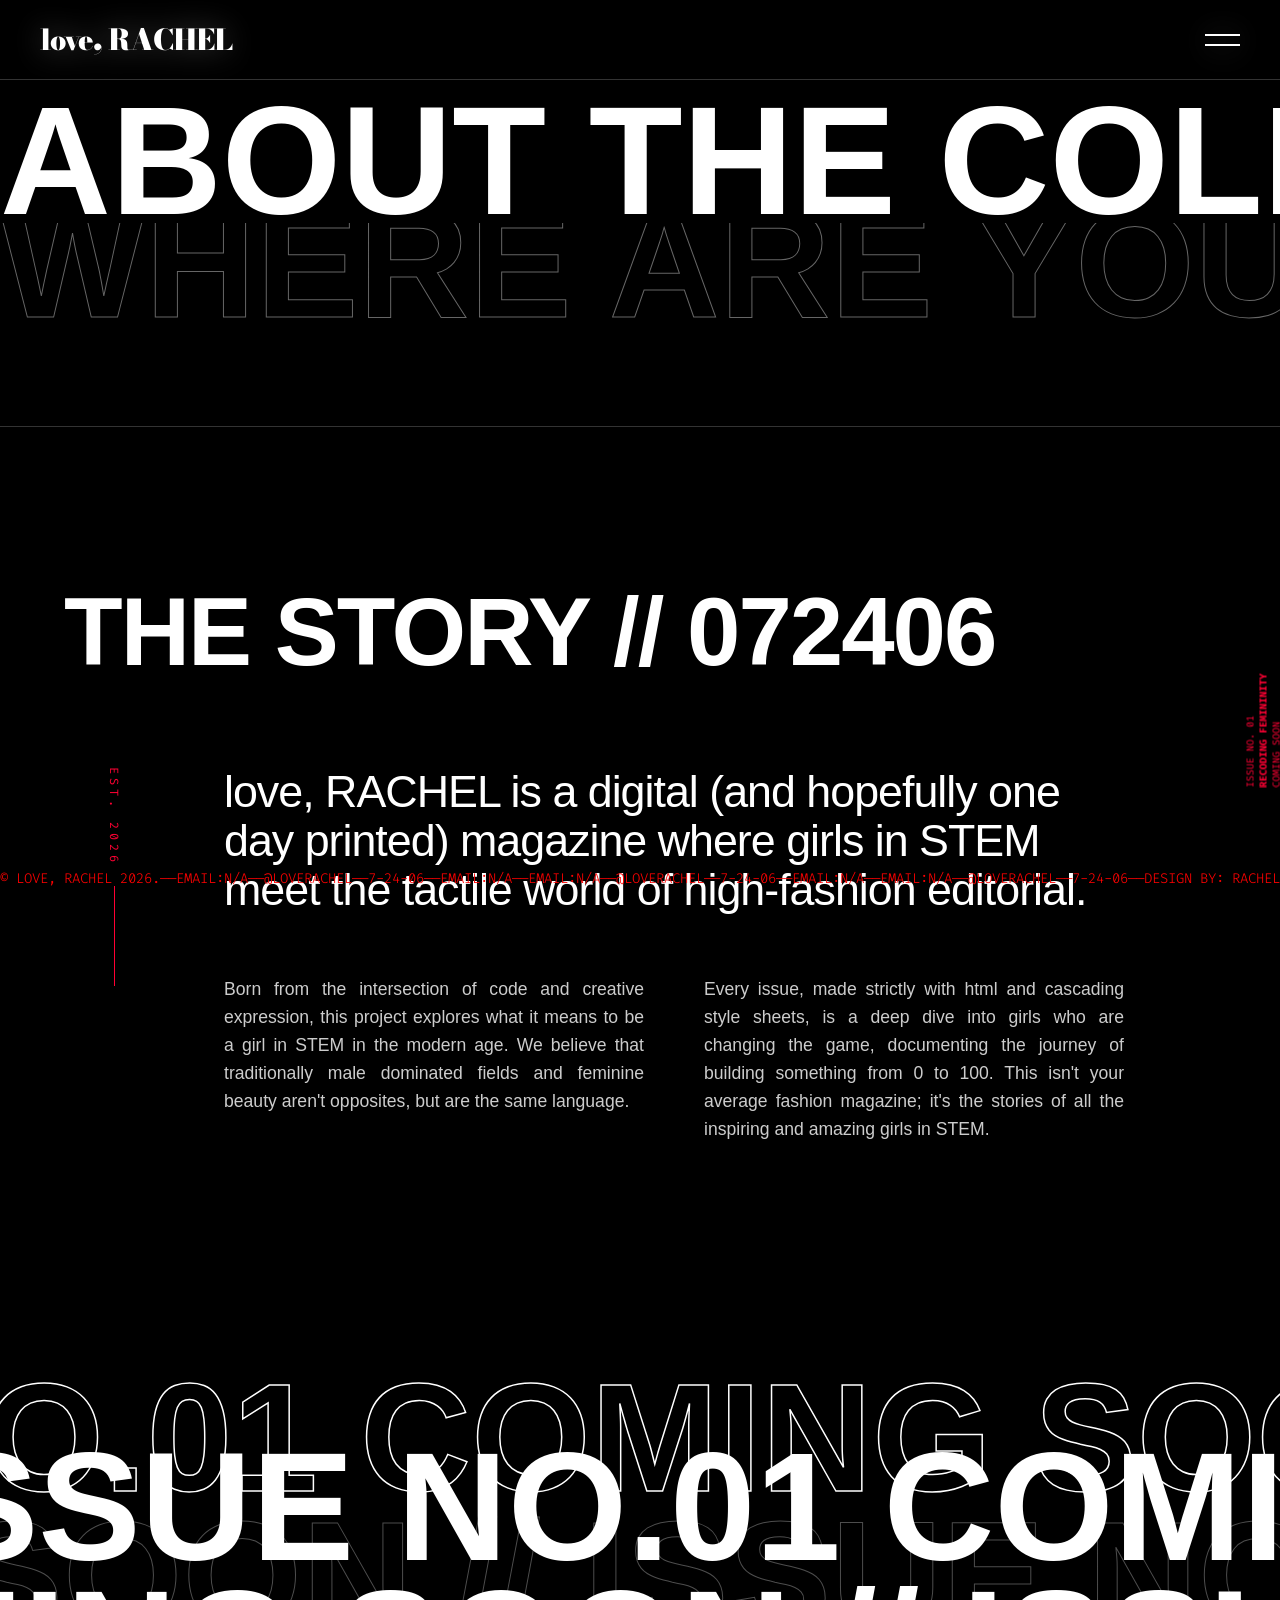
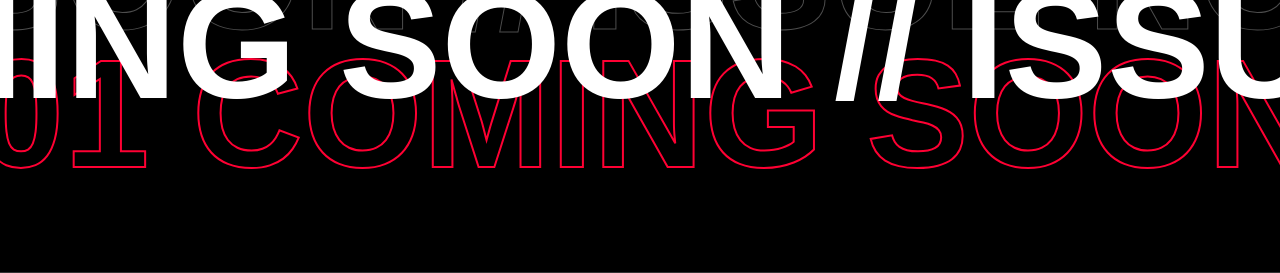
==== commit 4fb989fc: "Update about.html" ====
--- a/about.html
+++ b/about.html
@@ -64,10 +64,10 @@
     <div class="hero-row">
         <div class="marquee">
             <div class="track">
-                <span>CONTACT // </span>
-                <span>CONTACT // </span>
-                <span>CONTACT // </span>
-                <span>CONTACT// </span>
+                <span>ABOUT THE COLLECTIVE // </span>
+                <span>ABOUT THE COLLECTIVE // </span>
+                <span>ABOUT THE COLLECTIVE // </span>
+                <span>ABOUT THE COLLECTIVE // </span>
             </div>
         </div>
     </div>
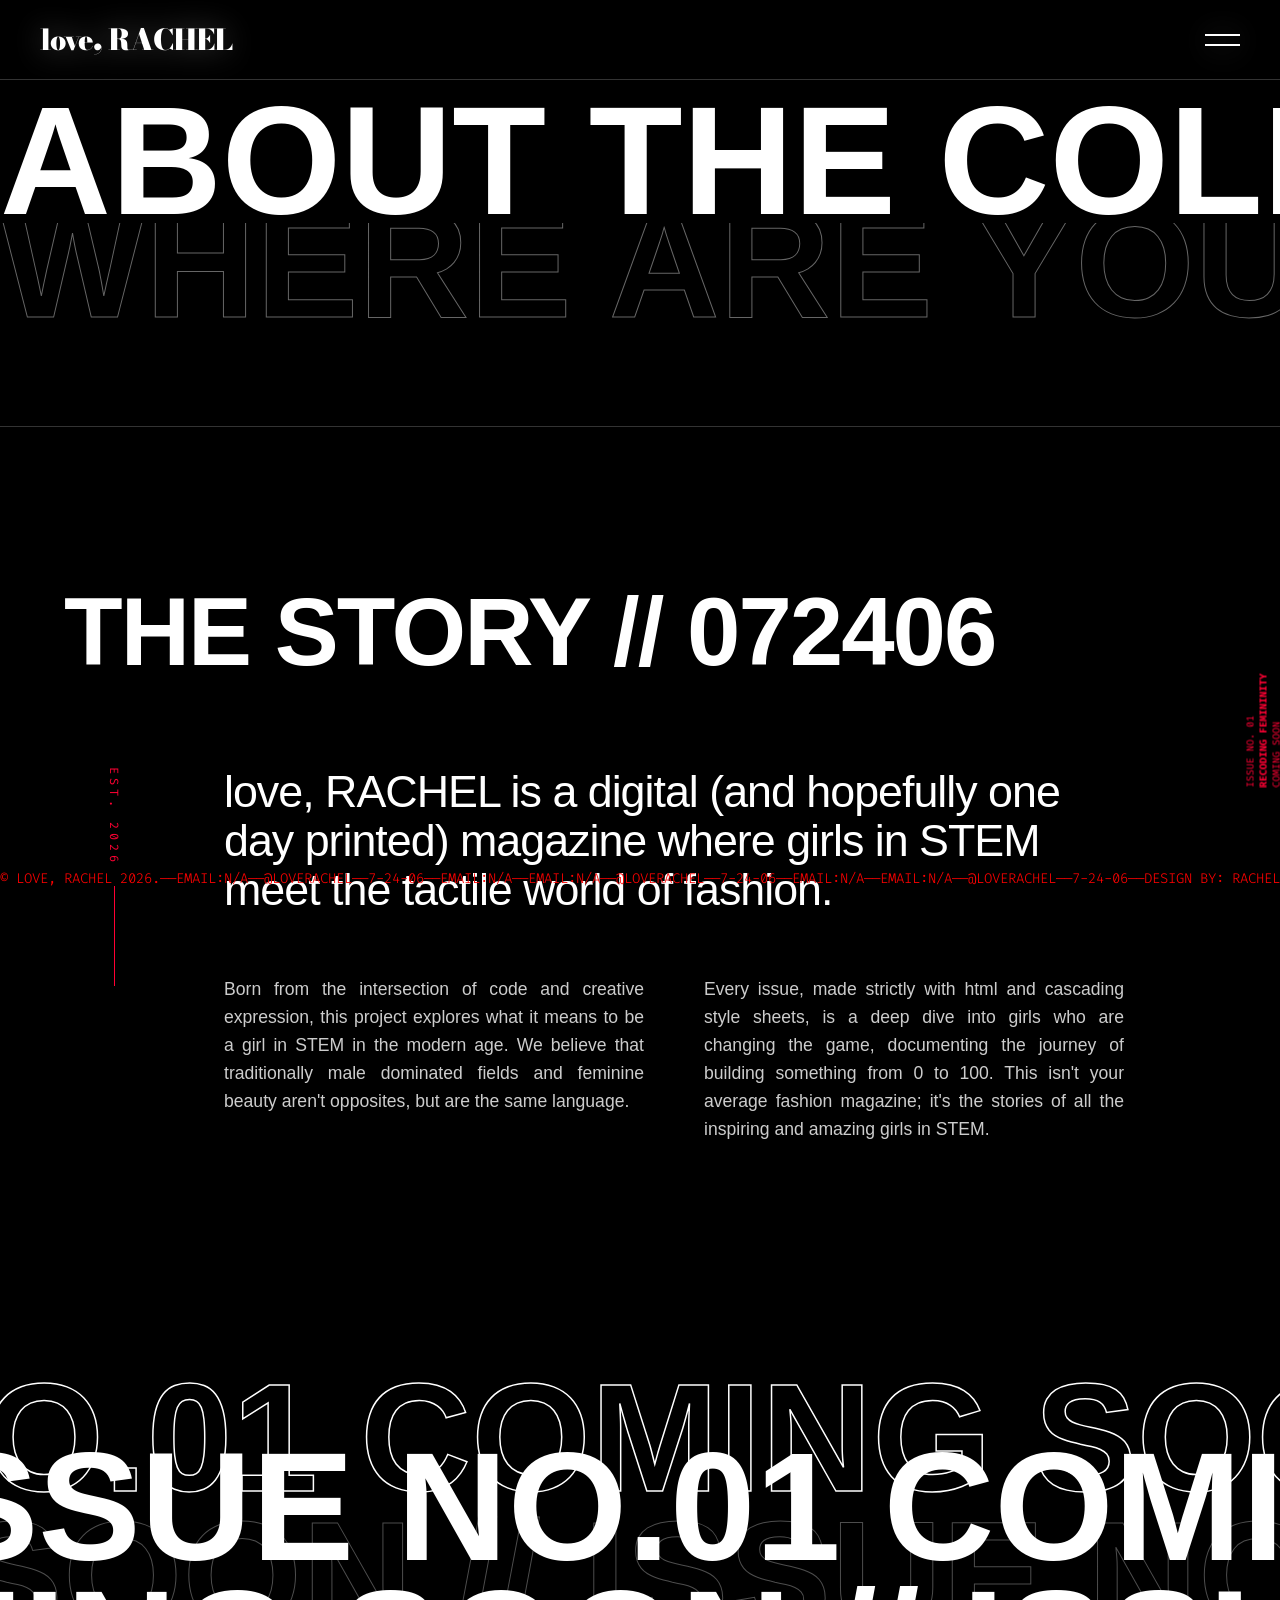
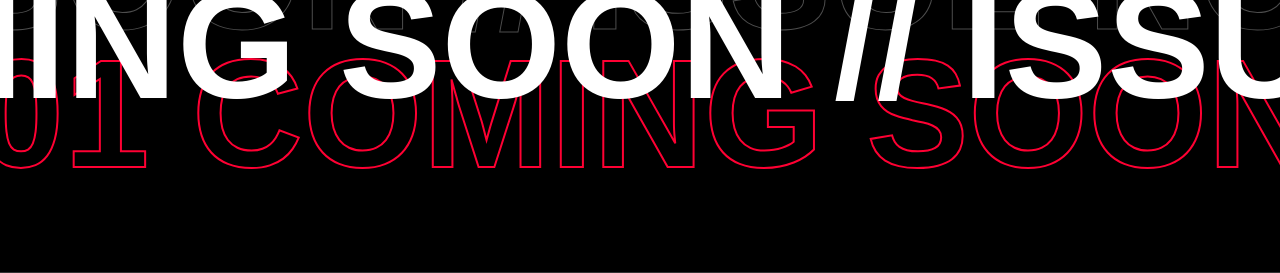
==== commit 08300d47: "Update about.html" ====
--- a/about.html
+++ b/about.html
@@ -18,14 +18,11 @@
     </div>
 
     <section class="toc-section">
-        <div class="toc-header">
-            <span>l,R / SITE.01 / CONTENTS</span>
-            
-        </div>
+  
         
         <nav class="toc-nav">
             <a href="about.html" class="toc-item">
-                <span class="toc-number">07</span>
+              
                 <div class="toc-content">
                     <span class="toc-link">About</span>
                     <p>Architecting a new visual language for women in STEM.</p>
@@ -34,15 +31,15 @@
             </a>
 
             <a href="issues.html" class="toc-item">
-                <span class="toc-number">24</span>
+              
                 <div class="toc-content">
                     <span class="toc-link">Issues</span>
-                    <p>From algorithmic bias to bio-tech. Explore our latest features.</p>
+                    <p>From the best pointe shoes to bio-tech. Explore our latest features.</p>
                 </div>
             </a>
 
             <a href="contact.html" class="toc-item">
-                <span class="toc-number">06</span>
+           
                 <div class="toc-content">
                     <span class="toc-link">Contact</span>
                     <p>Join the collective. How to contribute your voice.</p>
@@ -110,7 +107,7 @@
 
         <article class="about-content">
             <p class="intro-text">
-                love, RACHEL is a digital (and hopefully one day printed) magazine where girls in STEM meet the tactile world of high-fashion editorial. 
+                love, RACHEL is a digital (and hopefully one day printed) magazine where girls in STEM meet the tactile world of fashion. 
             </p>
             <div class="story-columns">
                 <p>
--- a/global.css
+++ b/global.css
@@ -446,135 +446,94 @@
     z-index: 100 !important;
     transform: scale(1.05) translateY(-30px) !important;
 }
-/* --- EMAIL / INBOX AREA --- */
-.email-wrapper {
-    background-color: #000; /* Back to black */
-    padding: 100px 5%;
+/* ---RECEIPT SYSTEM --- */
+.receipt-area {
+    min-height: 120vh; 
     display: flex;
     justify-content: center;
-}
-
-.email-container {
-    width: 100%;
-    max-width: 800px;
-    background: #fff; /* High-fashion white card */
+    align-items: center;
+    background: #000;
+    padding: 150px 20px;
+}
+
+.receipt-stack {
+    position: relative;
+    width: 100%;
+    max-width: 400px;
+    height: 600px; 
+    cursor: pointer;
+}
+
+.receipt {
+    position: absolute;
+    width: 100%;
+    background: #e0e0e0; 
     color: #000;
-    padding: 40px;
-    border-radius: 2px;
-    font-family: var(--inter); /* strictly Inter */
-    box-shadow: 20px 20px 0px var(--accent); /* brutalist shadow */
-}
-
-/* Technical Header */
-.email-meta {
-    border-bottom: 1px solid #ddd;
-    padding-bottom: 30px;
-    margin-bottom: 40px;
-}
-
-.meta-row {
-    display: flex;
-    font-size: 11px;
-    margin-bottom: 8px;
-    letter-spacing: 0.5px;
-}
-
-.meta-label {
-    width: 80px;
-    font-weight: 800;
-    color: #999;
-}
-
-.meta-value {
-    font-weight: 500;
-    text-transform: uppercase;
-}
-
-.date-loc {
-    margin-top: 20px;
-    font-size: 9px;
-    color: var(--accent);
-    justify-content: space-between;
+    padding: 35px;
+    font-family: 'Fira Code', monospace;
+    font-weight: 300;
+    font-size: 12px;
+    line-height: 1.5;
+    box-shadow: 0 10px 30px rgba(0,0,0,0.5);
+    transition: all 0.7s cubic-bezier(0.19, 1, 0.22, 1);
+    border-bottom: 3px dashed #bbb;
+}
+
+/* Back Receipt - Hidden behind */
+.receipt-back {
+    z-index: 1;
+    transform: rotate(1deg) scale(0.95);
+    background: #d1d1d1;
+    top: 0;
+}
+
+/* Front Receipt - Main view */
+.receipt-front {
+    z-index: 5;
+    transform: rotate(-1.5deg);
+    top: 0;
+}
+
+/* --- THE REVEAL TRANSFORMATION --- */
+.receipt-stack:hover .receipt-front {
+    
+    transform: translateY(70%) rotate(2deg); 
+    opacity: 0.3;
+}
+
+.receipt-stack:hover .receipt-back {
+   
+    transform: translateY(-50%) rotate(-1deg) scale(1);
+    background: #ffffff;
+    z-index: 10; /* Brings it to the very top */
+    box-shadow: 0 20px 50px rgba(0,0,0,0.8);
+}
+
+/* Typography Tweaks */
+.receipt-title {
     font-weight: 700;
-}
-
-/* Text Body */
-.email-content {
-    font-size: 1.1rem;
-    line-height: 1.7;
-}
-
-.greeting {
-    font-weight: 800;
-    font-size: 1.5rem;
-    margin-bottom: 30px;
-    letter-spacing: -0.5px;
-}
-
-.email-content p {
-    margin-bottom: 25px;
-}
-
-/* Bottom Bar */
-.email-actions {
-    margin-top: 60px;
-    display: flex;
-    justify-content: space-between;
-    align-items: center;
-    border-top: 1px solid #ddd;
-    padding-top: 30px;
-}
-
-.reply-btn {
-    background: #000;
-    color: #fff;
-    padding: 15px 30px;
-    text-decoration: none;
-    font-weight: 800;
-    font-size: 12px;
-    transition: 0.3s;
-}
-
-.reply-btn:hover {
-    background: var(--accent);
-}
-
-.status-indicator {
+    text-align: center;
+    border-bottom: 1px solid #000;
+    margin-bottom: 20px !important;
+    padding-bottom: 10px;
+}
+
+.receipt-footer {
+    margin-top: 40px;
+    text-align: center;
     font-size: 10px;
-    font-weight: 700;
-    display: flex;
-    align-items: center;
-    gap: 8px;
-}
-
-.blink-dot {
-    width: 8px;
-    height: 8px;
-    background: var(--accent);
-    border-radius: 50%;
-    animation: pulse 1.5s infinite;
-}
-
-@keyframes pulse {
-    0% { opacity: 1; }
-    50% { opacity: 0.3; }
-    100% { opacity: 1; }
-}
-
-/* Mobile Tweak */
+    border-top: 1px dashed #000;
+    padding-top: 15px;
+}
+
+
 @media (max-width: 600px) {
-    .email-container { padding: 20px; }
-    .email-actions { flex-direction: column; gap: 20px; align-items: flex-start; }
-}
-.email-signature {
-    font-family: var(--bodoni);
-    font-size: 3.5rem;
-    font-weight: 900;
-    margin-top: 50px;
-    letter-spacing: -2px;
-    line-height: 1;
-    color: #000;
-   
+    .receipt-stack:hover .receipt-front {
+        transform: translateY(80%) rotate(0deg);
+    }
+    .receipt-stack:hover .receipt-back {
+        transform: translateY(-60%) rotate(0deg);
+    }
 }
 .nav-alert {
     color: var(--accent);
